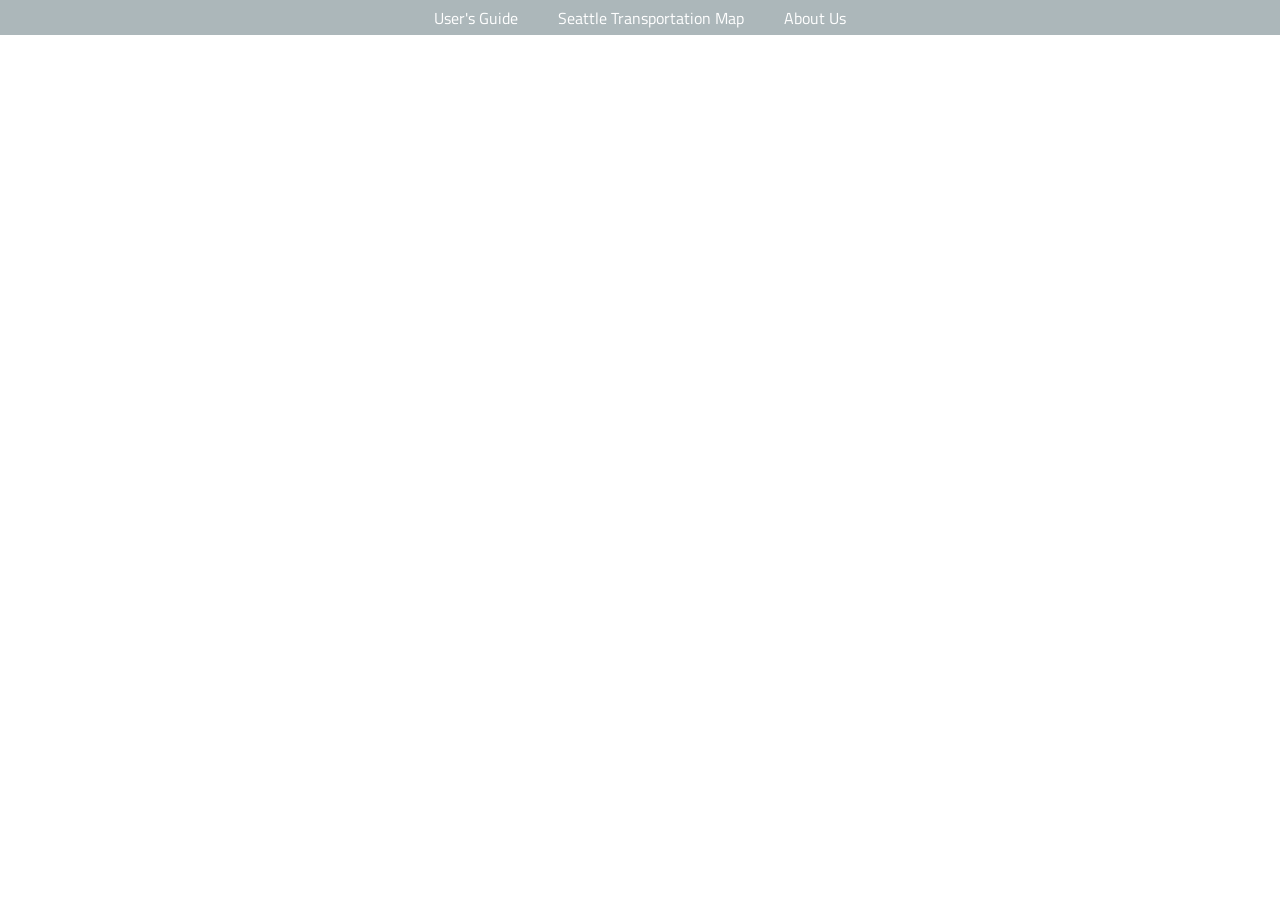
==== guide.html @ f4a4b432 "reset function; map selection, highlight. added data source desc, added about.html, guide.html, (nav" ====
<!DOCTYPE html>
<html>
<head>
    <link rel="stylesheet" href="css/style.css">
    <link href="https://fonts.googleapis.com/css2?family=Titillium+Web&display=swap" rel="stylesheet">
    <style>

    </style>
</head>


<body>
    <nav class="navbar"> 
        <a href="guide.html"  class="button">User's Guide</a>
        <a href="map.html"  class="button">Seattle Transportation Map</a>
        <a href="about.html"  class="button">About Us</a>

    </nav>


</body>
</html>
---- css/style.css ----
body {
    margin: 0;
    padding: 0;
    font-family: 'Titillium Web', serif;
}

#map {
    position: absolute;
    top: 0;
    bottom: 0;
    width: 100%;
}

#info { /* left information pannel */
    z-index: 100;
    position: absolute;
    width: 400px;
    max-width: calc(100% - 20px);
    top: 4.8%;
    bottom: 0%;
    left: 0%;
    padding: 18px 15px 18px 15px;
    background: #4c87975a;
    color: white;
    overflow-y: auto;
    border-radius: 0px;
}

#info a {
    color: lightgray;
}

#info a:hover {
    color: white;
    opacity: 0.7;
}

#title {
    font-size: 25px;
    font-family: 'Oswald', sans-serif;
    margin-bottom: 14px;
}

#title span {
    font-size: 14px;
    float: right;
    margin-right: 10px;
    margin-top: 8px;
}

#desc {
    text-align: center;
    color: lightgray;
    font-size: medium;
    font-weight: bold;
    margin-bottom: 0;
}

#collision-count {
    margin: 0;
    text-align: center;
    color: #58c4dd;
    font-size: 50px;
    line-height: 1.1;
}

#severity-chart {
    margin-top: 10px;
}

.card {
    margin-top: 12px;
    padding: 10px;
    background: rgba(255, 255, 255, 0.06);
    border: 1px solid rgba(255, 255, 255, 0.12);
    border-radius: 4px;
}

.section-title {
    margin: 0 0 8px 0;
    font-family: 'Oswald', sans-serif;
    font-size: 17px;
    letter-spacing: 0.4px;
}

.control-label {
    display: block;
    margin: 6px 0;
    color: #e9ecef;
    font-size: 14px;
}

.control-label input {
    margin-right: 8px;
}

.btn {
    margin-top: 8px;
    border: 1px solid #adb5bd;
    background: transparent;
    color: #f8f9fa;
    padding: 6px 10px;
    border-radius: 3px;
    cursor: pointer;
}

.btn:hover {
    background: rgba(255, 255, 255, 0.12);
}

.btn:disabled {
    cursor: not-allowed;
    opacity: 0.6;
}

#progress {
    margin: 8px 0 0 0;
    font-size: 12px;
    color: #adb5bd;
}

#risk-list {
    max-height: 240px;
    overflow-y: auto;
}

.risk-item {
    border-bottom: 1px solid rgba(255, 255, 255, 0.15);
    padding: 6px 0;
    cursor: pointer;
}

.risk-item:last-child {
    border-bottom: 0;
}

.risk-item:hover {
    color: #ffd166;
}

.risk-meta {
    font-size: 12px;
    color: #ced4da;
}

#footer {
    margin-top: 12px;
    margin-right: 4px;
    font-size: 13px;
    line-height: 150%;
    color: lightgray;
}

#legend { /* bottom right legend */
    position: absolute;
    bottom: 0;
    right: 0;
    width: 130px;
    background:  #4c87975a;
    margin-right: 20px;
    margin-bottom: 40px;
    padding: 15px 12px;
    border-radius: 40px;
    font-family: 'Open Sans', sans-serif;
    color: #ffffff; /* text color */
    font-size: 13px;
}

.break {
    position: relative;
    margin-right: 30px;
    padding: 0;
    min-height: 20px;
}

.dot {
    display: inline-block;
    margin-top: 4px;
    border-radius: 50%;
    opacity: 0.8;
}

.dot-label {
    position: absolute;
    top: 0;
    right: 0;
    font-style: italic;
    color: #ffffff;
}

.line-swatch {
    display: inline-block;
    width: 24px;
    height: 4px;
    margin-right: 6px;
    vertical-align: middle;
    border-radius: 2px;
}

.fill-swatch {
    display: inline-block;
    width: 14px;
    height: 14px;
    margin-right: 6px;
    vertical-align: middle;
    border-radius: 2px;
}

.c3 text { /* for bar graph x and y*/
    fill: #e9ecef;
    font-size: 11px;
}

.c3-legend-item text { /* for bar graph */
    fill: #ffffff !important;
    font-size: 12px;
    font-weight: 600;
}

.c3-tooltip-container .c3-tooltip {
    background: rgba(28, 33, 40, 0.95);
    color: #ffffff;
    border-collapse: collapse;
    border: 1px solid rgba(255, 255, 255, 0.25);
}

.c3-tooltip th,
.c3-tooltip td {
    background: rgba(28, 33, 40, 0.95) !important;
    color: #ffffff !important;
    border-color: rgba(255, 255, 255, 0.18) !important;
    text-shadow: none !important;
}

.c3-tooltip tr {
    background: rgba(28, 33, 40, 0.95) !important;
}

.c3-axis path,
.c3-axis line,
.c3-grid line {
    stroke: rgba(255, 255, 255, 0.25);
}

.maplibregl-popup-content {
    font-family: 'Titillium Web', serif;
    color: #111827;
}

@media (max-width: 900px) {
    #info {
        width: calc(100% - 20px);
        left: 10px;
        right: 10px;
        top: 10px;
        bottom: auto;
        max-height: 62%;
    }

    #legend {
        right: 8px;
        margin-right: 0;
        margin-bottom: 10px;
    }
}

.navbar { /* top navigation bar; its sticky */
    width: 100%;
    height: 35px;
    background-color:  #16353d5a;
    display: flex;
    align-items: center; 
    justify-content: center;  
    position: sticky;
    top: 0;
    z-index: 9;
}


.button { /* buttons for top nav bar */
    padding: 8px 20px;
    display: inline-flex;
    align-items: center;
    justify-content: center;
    text-decoration: none;
    color: white;
    z-index: 10;
    
}


.button:hover { /* change color top nav bar button on hover  */
    background-color: #58c4dd;;
    cursor: pointer;
    
}


.button:hover p { /* change colors of top nav bar button words on hover */
    color: rgb(53, 137, 156); 
    cursor: pointer;
}




#neighborhood-menu { 
    width: 100%;             /* make it fill the card */
    padding: 6px;
    border-radius: 4px;
    background: rgba(255, 255, 255, 0.06);
    border: 1px solid rgba(255,255,255,0.12);
    color: #58c4dd;          /* text color */
}

#neighborhood-menu option {
    background: rgb(36, 71, 86);
    border: 1px solid rgba(255, 255, 255, 0.12);
    color: white;
}
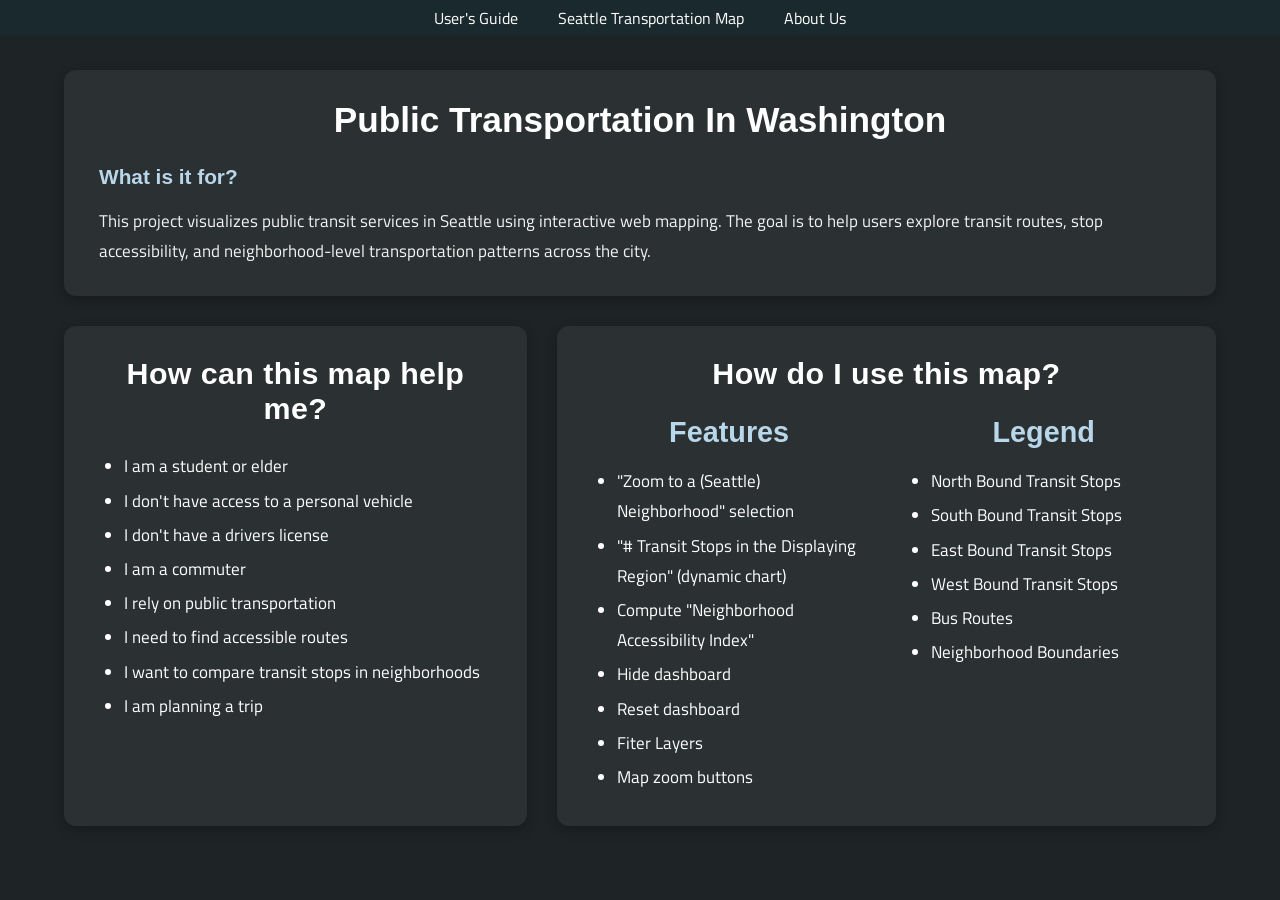
==== commit cdf3144f: "guide pg" ====
--- a/guide.html
+++ b/guide.html
@@ -1,22 +1,194 @@
 <!DOCTYPE html>
 <html>
 <head>
+    <meta charset="utf-8">
+    <title>User Guide</title>
     <link rel="stylesheet" href="css/style.css">
     <link href="https://fonts.googleapis.com/css2?family=Titillium+Web&display=swap" rel="stylesheet">
+
     <style>
+        body {
+            background-color: rgb(30, 35, 37);
+            font-family: 'Titillium Web', sans-serif;
+            margin: 0;
+            color: white;
+        }
 
+        .page-container {
+            width: 90%;
+            max-width: 1200px;
+            margin: 35px auto;
+        }
+
+        .content-box {
+            background-color: rgba(255, 255, 255, 0.06);
+            padding: 30px 35px;
+            border-radius: 12px;
+            box-shadow: 0 4px 12px rgba(0, 0, 0, 0.25);
+            margin-bottom: 30px;
+        }
+
+        .main-title {
+            text-align: center;
+            font-size: 2.2em;
+            margin-top: 0;
+            margin-bottom: 25px;
+            color: white;
+        }
+
+        .intro-subtitle {
+            font-size: 1.3em;
+            font-weight: bold;
+            color: #b9d7ea;
+            margin-bottom: 15px;
+        }
+
+        p {
+            line-height: 1.8;
+            font-size: 1.05em;
+            color: #f2f2f2;
+            margin-bottom: 0;
+        }
+
+        .bottom-row {
+            display: flex;
+            gap: 30px;
+            align-items: stretch;
+        }
+
+        .left-box {
+            flex: 1;
+        }
+
+        .right-box {
+            flex: 1.5;
+        }
+
+        .section-title {
+            text-align: center;
+            font-size: 1.9em;
+            margin-top: 0;
+            margin-bottom: 25px;
+            color: white;
+        }
+
+        .two-column {
+            display: flex;
+            justify-content: space-between;
+            gap: 40px;
+            margin-top: 10px;
+        }
+
+        .column {
+            flex: 1;
+        }
+
+        .column h3 {
+            text-align: center;
+            font-size: 1.8em;
+            margin-top: 0;
+            margin-bottom: 15px;
+            color: #b9d7ea;
+        }
+
+        ul {
+            padding-left: 25px;
+            line-height: 1.8;
+            font-size: 1.05em;
+            margin-bottom: 0;
+        }
+
+        li {
+            margin-bottom: 4px;
+        }
+
+        @media (max-width: 900px) {
+            .bottom-row {
+                flex-direction: column;
+            }
+
+            .two-column {
+                flex-direction: column;
+                gap: 20px;
+            }
+        }
     </style>
 </head>
 
-
 <body>
     <nav class="navbar"> 
-        <a href="guide.html"  class="button">User's Guide</a>
-        <a href="map.html"  class="button">Seattle Transportation Map</a>
-        <a href="about.html"  class="button">About Us</a>
-
+        <a href="guide.html" class="button">User's Guide</a>
+        <a href="map.html" class="button">Seattle Transportation Map</a>
+        <a href="about.html" class="button">About Us</a>
     </nav>
 
+    <div class="page-container">
 
+        <!-- top box -->
+        <div class="content-box">
+            <h1 class="main-title">Public Transportation In Washington</h1>
+
+            <div class="intro-subtitle">What is it for?</div>
+
+            <p>
+                This project visualizes public transit services in Seattle using interactive web mapping.
+                The goal is to help users explore transit routes, stop accessibility, and neighborhood-level
+                transportation patterns across the city.
+            </p>
+        </div>
+
+        <!-- bottom half -->
+        <div class="bottom-row">
+
+            <!-- LEFT box -->
+            <div class="content-box left-box">
+                <h2 class="section-title">How can this map help me?</h2>
+
+                <ul>
+                    <li>I am a student or elder</li>
+                    <li>I don't have access to a personal vehicle</li>
+                    <li>I don't have a drivers license</li>
+                    <li>I am a commuter</li>
+                    <li>I rely on public transportation</li>
+                    <li>I need to find accessible routes</li>
+                    <li>I want to compare transit stops in neighborhoods</li>
+                    <li>I am planning a trip</li>
+                </ul>
+            </div>
+
+            <!-- RIGHT box -->
+            <div class="content-box right-box">
+                <h2 class="section-title">How do I use this map?</h2>
+
+                <div class="two-column">
+                    <div class="column">
+                        <h3>Features</h3>
+                        <ul>
+                            <li>"Zoom to a (Seattle) Neighborhood" selection</li>
+                            <li>"# Transit Stops in the Displaying Region" (dynamic chart)</li>
+                            <li>Compute "Neighborhood Accessibility Index"</li>
+                            <li>Hide dashboard</li>
+                            <li>Reset dashboard</li>
+                            <li>Fiter Layers</li>
+                            <li>Map zoom buttons</li>
+                        </ul>
+                    </div>
+
+                    <div class="column">
+                        <h3>Legend</h3>
+                        <ul>
+                            <li>North Bound Transit Stops</li>
+                            <li>South Bound Transit Stops</li>
+                            <li>East Bound Transit Stops</li>
+                            <li>West Bound Transit Stops</li>
+                            <li>Bus Routes</li>
+                            <li>Neighborhood Boundaries</li>
+                        </ul>
+                    </div>
+                </div>
+            </div>
+
+        </div>
+    </div>
 </body>
 </html>
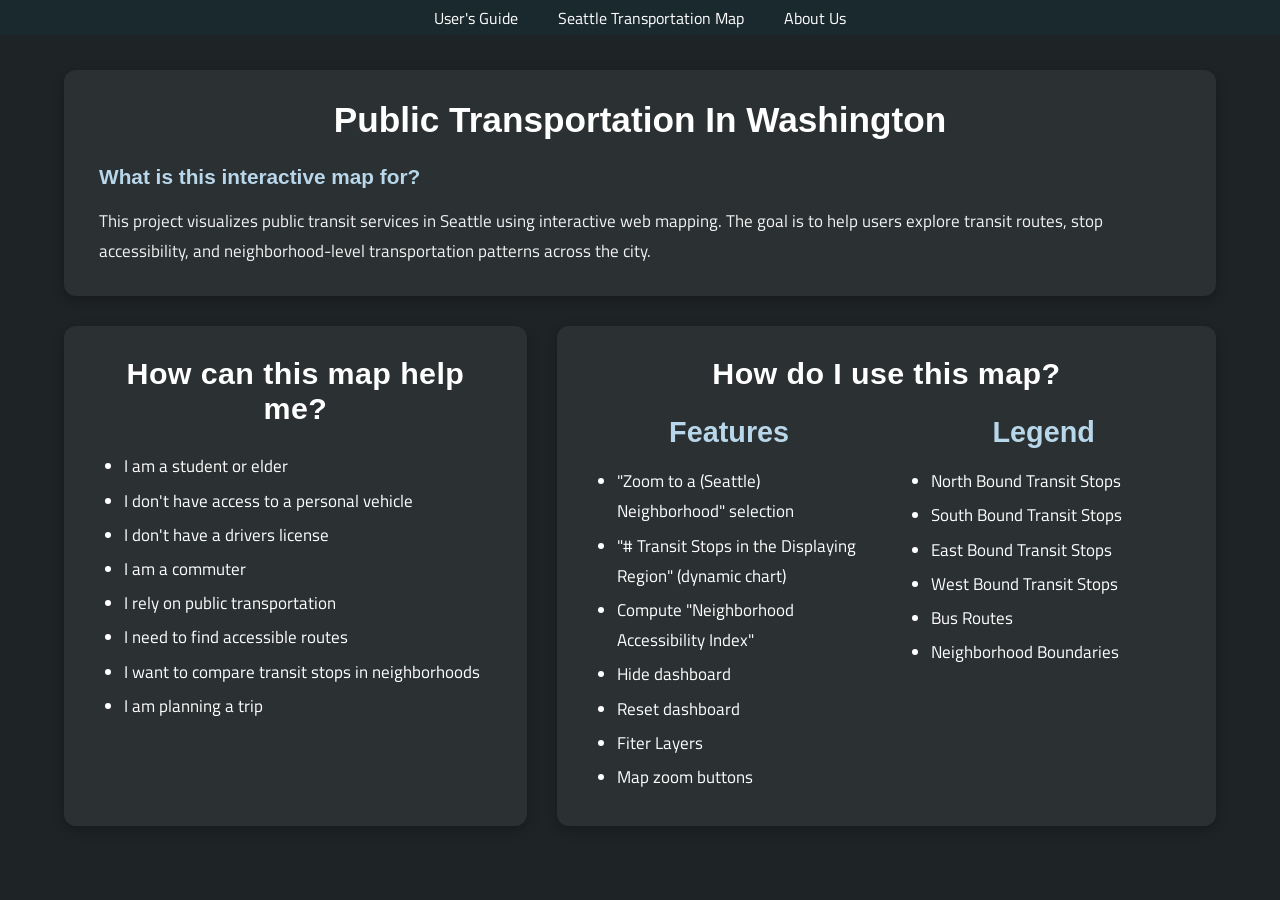
==== commit 97275fb4: "guide update" ====
--- a/guide.html
+++ b/guide.html
@@ -128,7 +128,7 @@
         <div class="content-box">
             <h1 class="main-title">Public Transportation In Washington</h1>
 
-            <div class="intro-subtitle">What is it for?</div>
+            <div class="intro-subtitle">What is this interactive map for?</div>
 
             <p>
                 This project visualizes public transit services in Seattle using interactive web mapping.
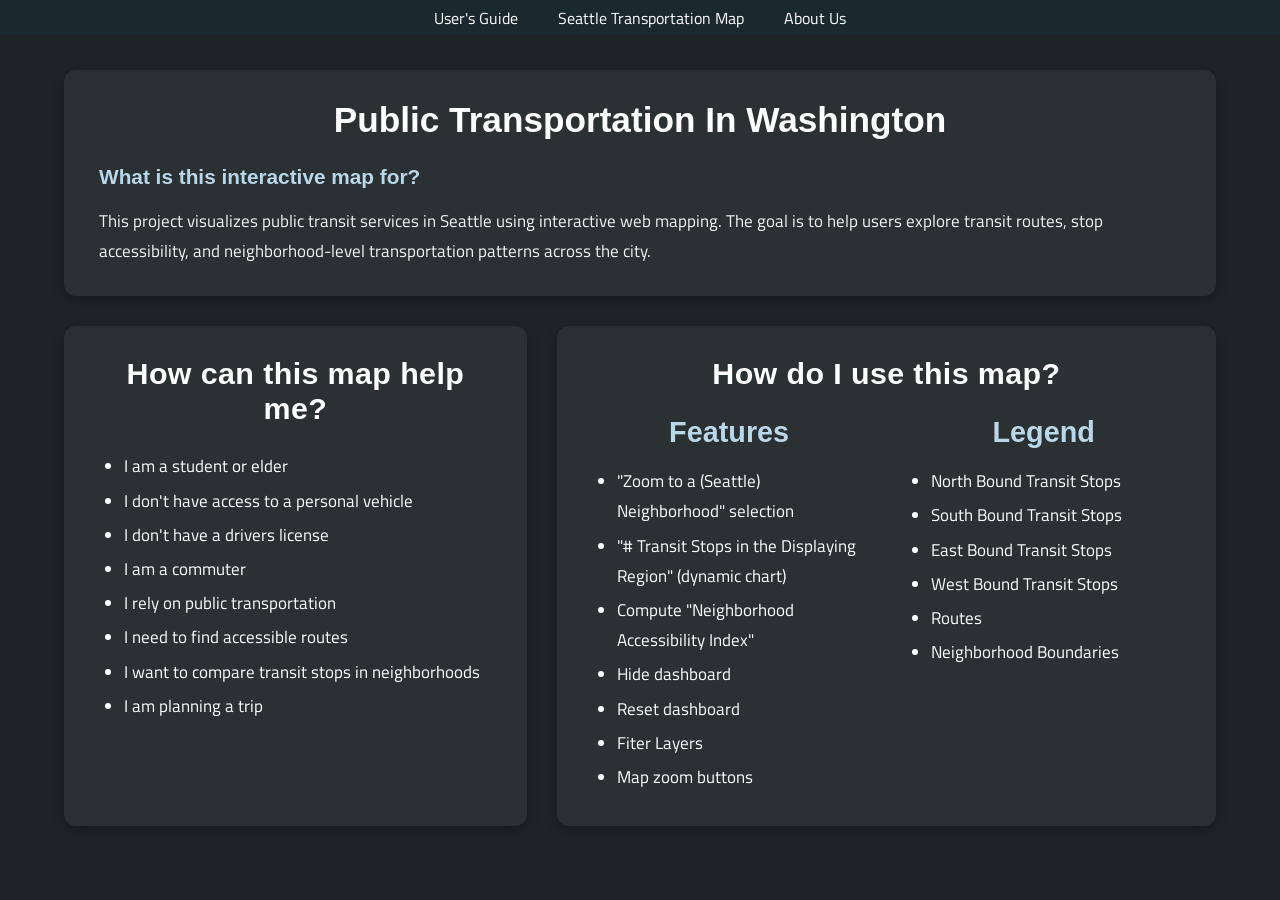
==== commit 51c85fec: "Updated guide - fixed wording and in map.html - moved zoom button down, was blocked" ====
--- a/guide.html
+++ b/guide.html
@@ -181,7 +181,7 @@
                             <li>South Bound Transit Stops</li>
                             <li>East Bound Transit Stops</li>
                             <li>West Bound Transit Stops</li>
-                            <li>Bus Routes</li>
+                            <li>Routes</li>
                             <li>Neighborhood Boundaries</li>
                         </ul>
                     </div>
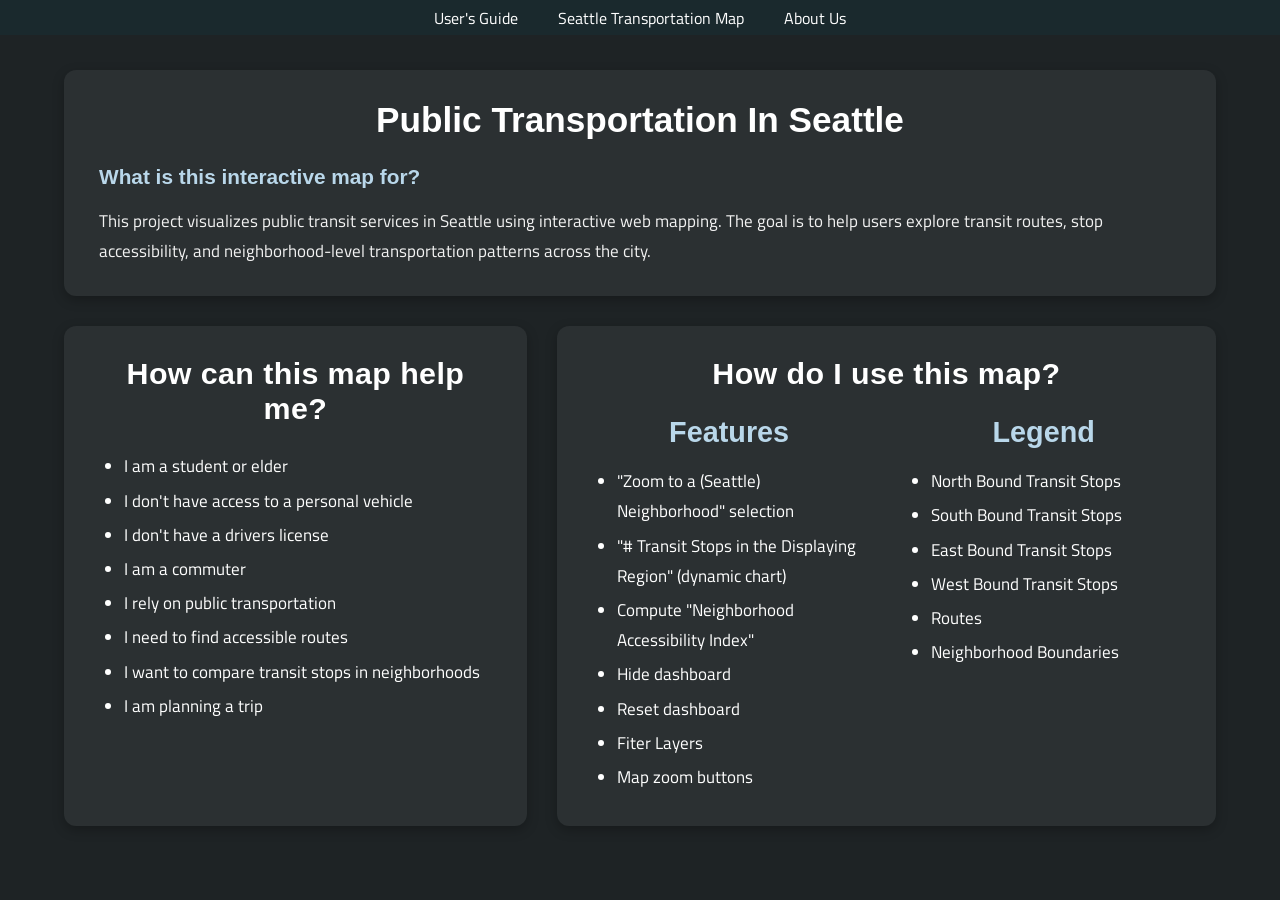
==== commit 3976c744: "Update main title in guide" ====
--- a/guide.html
+++ b/guide.html
@@ -126,7 +126,7 @@
 
         <!-- top box -->
         <div class="content-box">
-            <h1 class="main-title">Public Transportation In Washington</h1>
+            <h1 class="main-title">Public Transportation In Seattle</h1>
 
             <div class="intro-subtitle">What is this interactive map for?</div>
 
